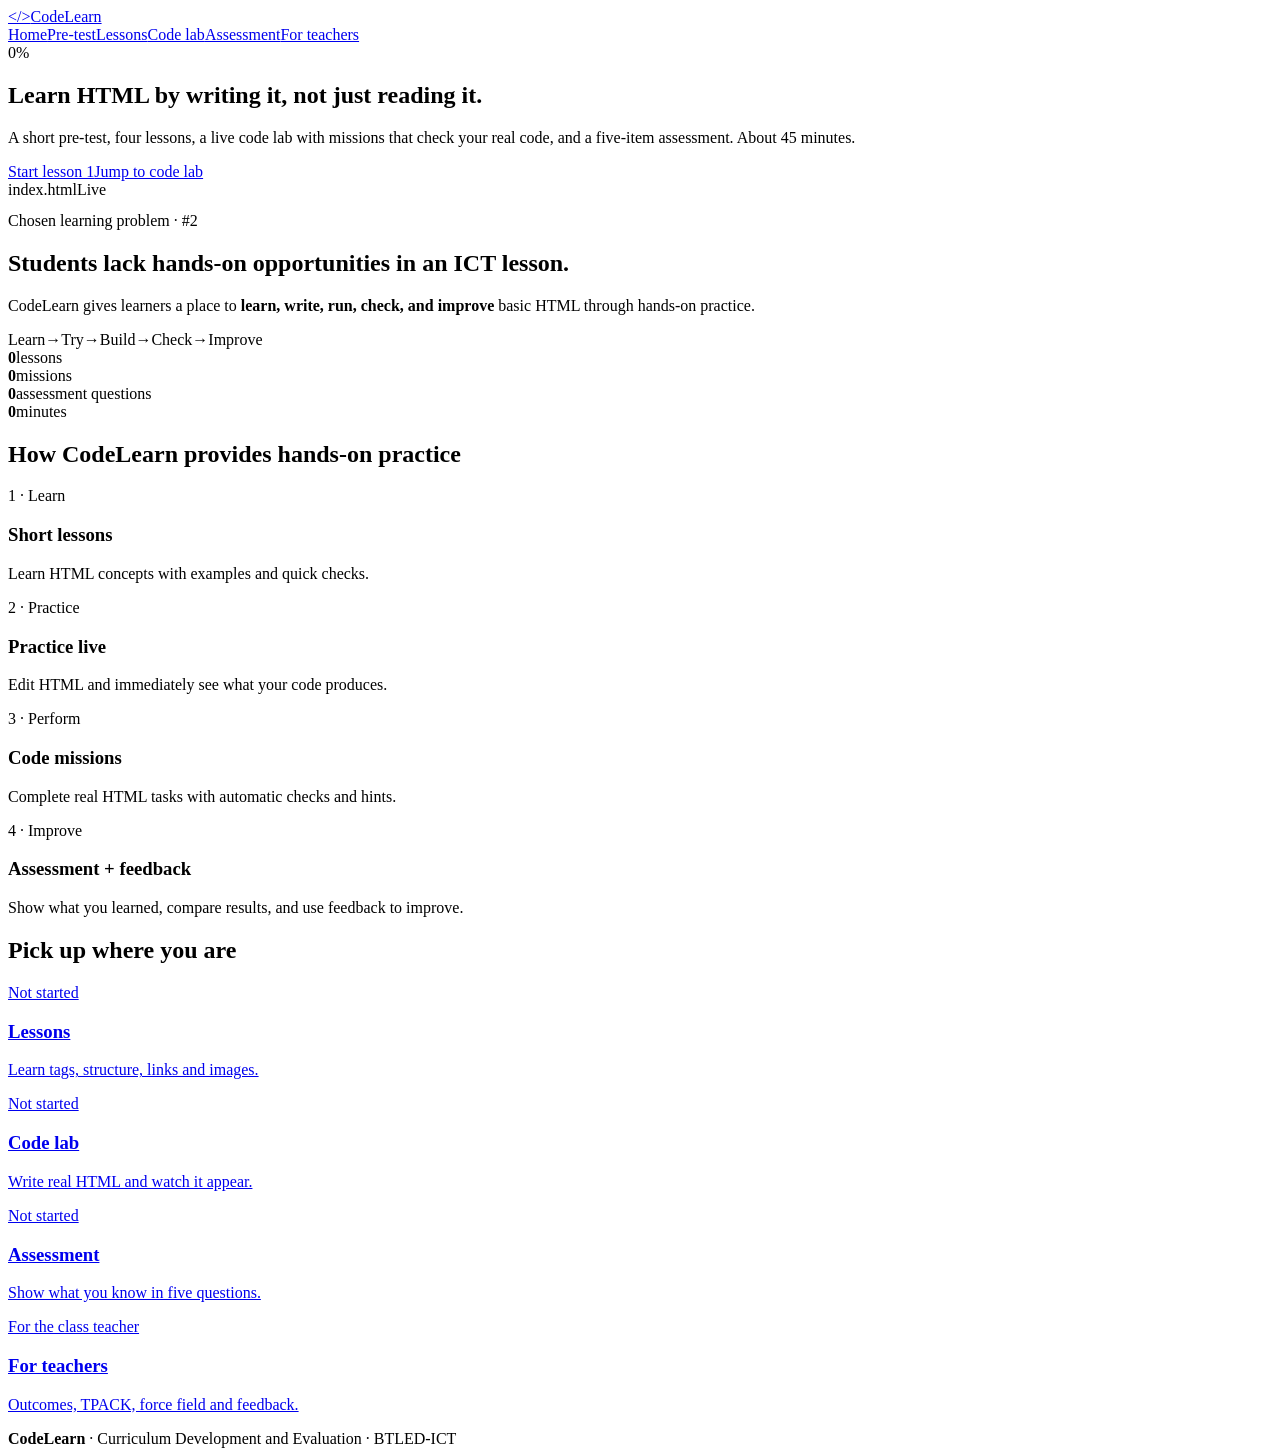
==== index.html @ 90646b26 "Add files via upload" ====
<!DOCTYPE html>
<html lang="en"><head><meta charset="UTF-8"><meta name="viewport" content="width=device-width, initial-scale=1">
<meta name="description" content="CodeLearn: a hands-on HTML mini-curriculum for BTLED-ICT learners.">
<title>Learn HTML by writing it | CodeLearn</title><link rel="stylesheet" href="css/style.css"></head>
<body><div class="blobs" aria-hidden="true"><i></i><i></i></div>
<header class="bar"><a class="brand" href="index.html"><span class="mark">&lt;/&gt;</span>CodeLearn</a>
<nav aria-label="Main"><a href="index.html" aria-current="page">Home</a><a href="pretest.html">Pre-test</a><a href="lessons.html">Lessons</a><a href="lab.html">Code lab</a><a href="assessment.html">Assessment</a><a href="teacher.html">For teachers</a></nav>
<div class="meter" title="Your progress"><span id="pText">0%</span><i><b id="pBar"></b></i></div></header>
<main><section class="hero">
<div class="heroText"><h1>Learn HTML by writing it, not just reading it.</h1>
<p>A short pre-test, four lessons, a live code lab with missions that check your real code, and a five-item assessment. About 45 minutes.</p>
<div class="row"><a class="btn primary" href="lessons.html">Start lesson 1</a><a class="btn" href="lab.html">Jump to code lab</a></div>
<p class="resume" id="resume" hidden></p></div>
<div class="demo" aria-hidden="true"><div class="paneBar"><span>index.html</span><span class="live">Live</span></div>
<pre id="typeCode"></pre><div class="mini" id="typePrev"></div></div>
</section>
<section class="sec callout" aria-labelledby="problemTitle">
<div class="calloutGrid">
<div><span class="eyebrow">Chosen learning problem · #2</span><h2 id="problemTitle">Students lack hands-on opportunities in an ICT lesson.</h2>
<p>CodeLearn gives learners a place to <b>learn, write, run, check, and improve</b> basic HTML through hands-on practice.</p></div>
<div class="flow" aria-label="CodeLearn learning cycle"><span>Learn</span><b>→</b><span>Try</span><b>→</b><span>Build</span><b>→</b><span>Check</span><b>→</b><span>Improve</span></div>
</div></section>
<section class="sec"><div class="stats">
<div><b data-count="4">0</b><span>lessons</span></div><div><b data-count="3">0</b><span>missions</span></div>
<div><b data-count="5">0</b><span>assessment questions</span></div><div><b data-count="45">0</b><span>minutes</span></div></div></section>
<section class="sec"><h2>How CodeLearn provides hands-on practice</h2><div class="paths four">
<div class="path"><span class="badge plain">1 · Learn</span><h3>Short lessons</h3><p>Learn HTML concepts with examples and quick checks.</p></div>
<div class="path"><span class="badge plain">2 · Practice</span><h3>Practice live</h3><p>Edit HTML and immediately see what your code produces.</p></div>
<div class="path"><span class="badge plain">3 · Perform</span><h3>Code missions</h3><p>Complete real HTML tasks with automatic checks and hints.</p></div>
<div class="path"><span class="badge plain">4 · Improve</span><h3>Assessment + feedback</h3><p>Show what you learned, compare results, and use feedback to improve.</p></div>
</div></section><section class="sec"><h2>Pick up where you are</h2>
<div class="paths">
<a class="path" href="lessons.html"><span class="badge" data-step="lessons">Not started</span><h3>Lessons</h3><p>Learn tags, structure, links and images.</p></a>
<a class="path" href="lab.html"><span class="badge" data-step="lab">Not started</span><h3>Code lab</h3><p>Write real HTML and watch it appear.</p></a>
<a class="path" href="assessment.html"><span class="badge" data-step="quiz">Not started</span><h3>Assessment</h3><p>Show what you know in five questions.</p></a>
<a class="path" href="teacher.html"><span class="badge plain">For the class teacher</span><h3>For teachers</h3><p>Outcomes, TPACK, force field and feedback.</p></a>
</div></section></main><footer><b>CodeLearn</b> · Curriculum Development and Evaluation · BTLED-ICT</footer>
<script src="js/script.js"></script></body></html>
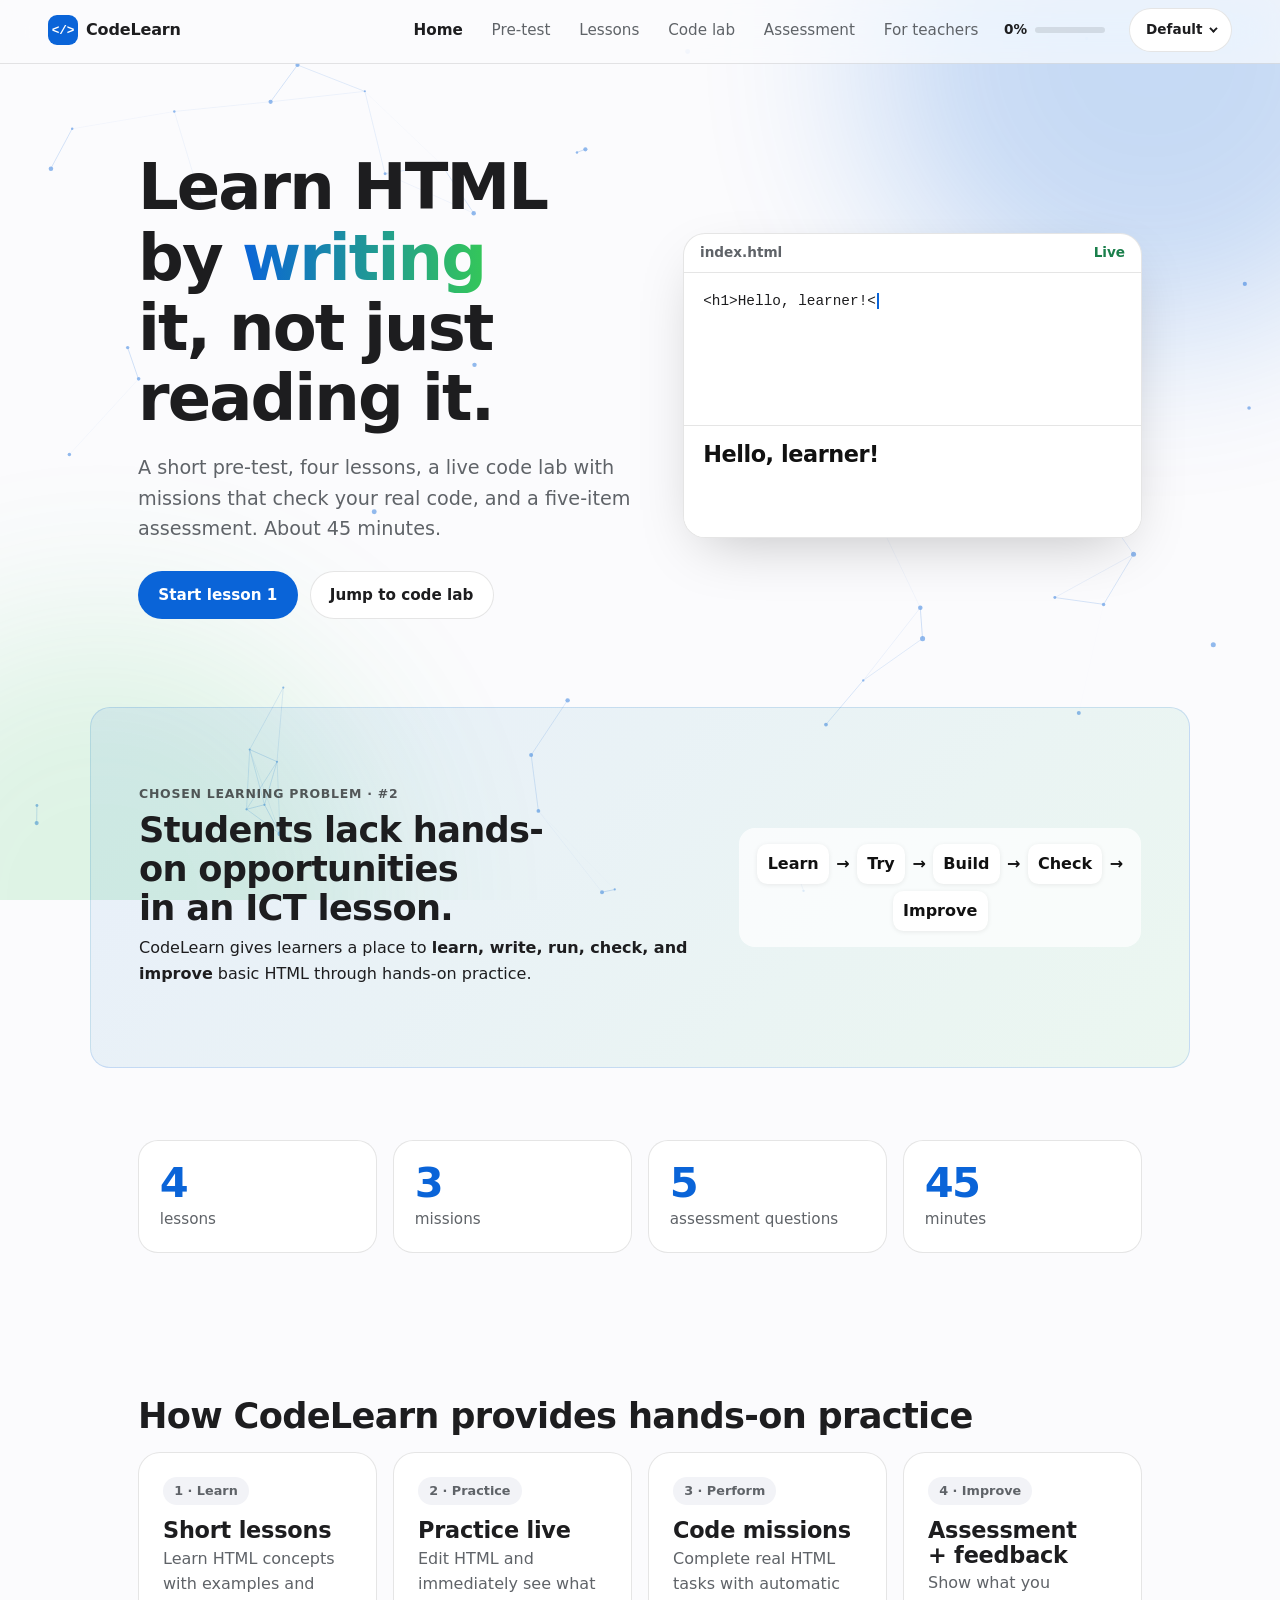
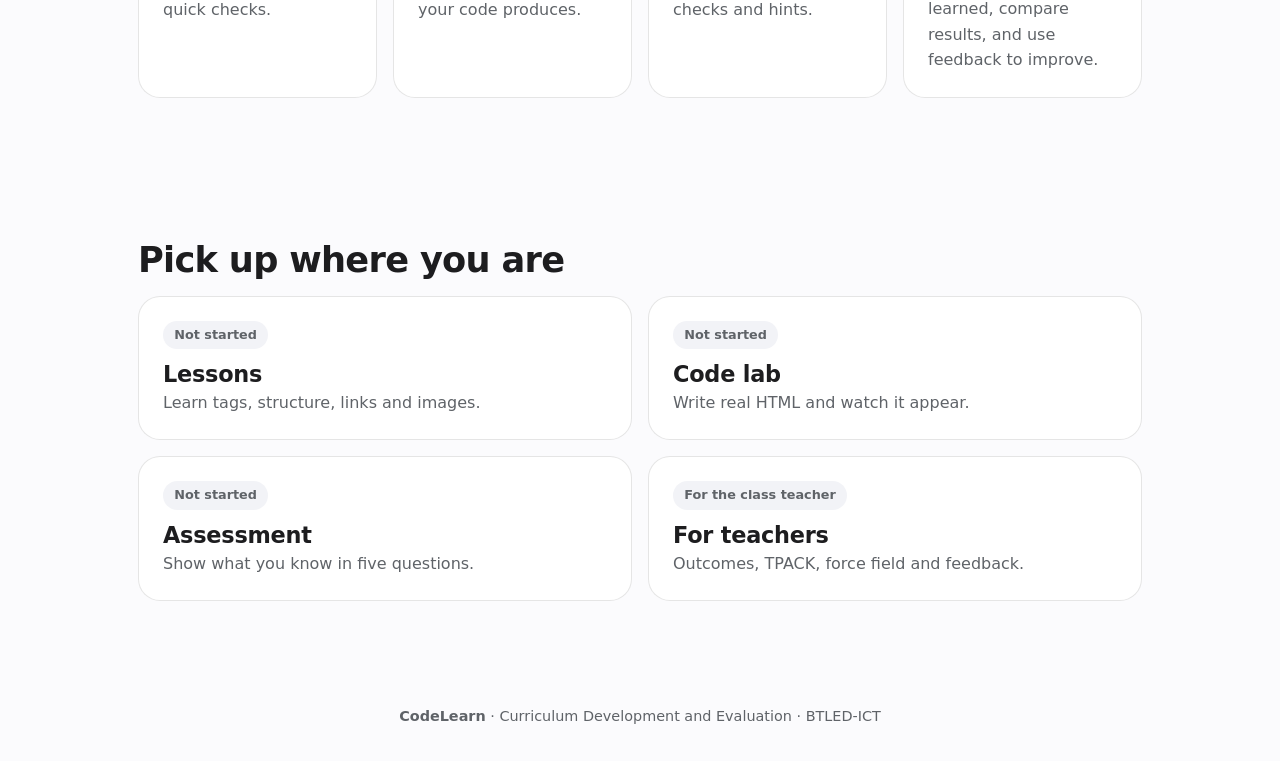
==== commit 07dbd8d7: "Add files via upload" ====
--- a/index.html
+++ b/index.html
@@ -1,7 +1,7 @@
 <!DOCTYPE html>
-<html lang="en"><head><meta charset="UTF-8"><meta name="viewport" content="width=device-width, initial-scale=1">
+<html lang="en"><head><meta charset="UTF-8"><meta name="viewport" content="width=device-width, initial-scale=1, viewport-fit=cover">
 <meta name="description" content="CodeLearn: a hands-on HTML mini-curriculum for BTLED-ICT learners.">
-<title>Learn HTML by writing it | CodeLearn</title><link rel="stylesheet" href="css/style.css"></head>
+<meta name="theme-color" content="#0a64d8"><title>Learn HTML by writing it | CodeLearn</title><link rel="stylesheet" href="css/style.css"><link rel="stylesheet" href="css/fx.css"><script src="js/fx.js"></script></head>
 <body><div class="blobs" aria-hidden="true"><i></i><i></i></div>
 <header class="bar"><a class="brand" href="index.html"><span class="mark">&lt;/&gt;</span>CodeLearn</a>
 <nav aria-label="Main"><a href="index.html" aria-current="page">Home</a><a href="pretest.html">Pre-test</a><a href="lessons.html">Lessons</a><a href="lab.html">Code lab</a><a href="assessment.html">Assessment</a><a href="teacher.html">For teachers</a></nav>
--- a/css/style.css
+++ b/css/style.css
@@ -0,0 +1,318 @@
+:root{
+  --bg:#fbfbfd;--tint:#f2f3f7;--card:#fff;--ink:#1d1d1f;--mute:#5f6368;--line:rgba(0,0,0,.1);
+  --acc:#0a64d8;--accInk:#fff;--ok:#1a7f4b;--bad:#c0392b;--glass:rgba(251,251,253,.72);
+  --ease:cubic-bezier(.2,.9,.3,1);
+}
+@media (prefers-color-scheme:dark){:root{
+  --bg:#111214;--tint:#18191c;--card:#1e1f23;--ink:#f2f2f4;--mute:#a1a4ab;--line:rgba(255,255,255,.12);
+  --acc:#4c9aff;--accInk:#08121f;--ok:#4cc38a;--bad:#ff8a7a;--glass:rgba(17,18,20,.7);}}
+*{box-sizing:border-box}
+html{scroll-behavior:smooth;scroll-padding-top:72px}
+body{margin:0;background:var(--bg);color:var(--ink);font:100%/1.6 system-ui,-apple-system,"Segoe UI",sans-serif;-webkit-font-smoothing:antialiased}
+h1,h2,h3{line-height:1.1;margin:0}
+h1{font-size:clamp(2.2rem,6vw,4rem);letter-spacing:-.03em;font-weight:700;max-width:16ch}
+h2{font-size:clamp(1.6rem,3.4vw,2.2rem);letter-spacing:-.02em;margin-bottom:.5rem}
+h3{font-size:1.4rem;letter-spacing:-.01em;margin-bottom:.75rem}
+p{margin:.5rem 0;max-width:68ch}
+a{color:var(--acc)}
+:focus-visible{outline:3px solid var(--acc);outline-offset:2px;border-radius:6px}
+.bar{position:sticky;top:0;z-index:10;display:flex;align-items:center;gap:1.25rem;padding:.7rem clamp(1rem,4vw,3rem);
+  background:var(--glass);backdrop-filter:blur(20px) saturate(180%);-webkit-backdrop-filter:blur(20px) saturate(180%);border-bottom:1px solid var(--line)}
+.brand{display:flex;gap:.5rem;align-items:center;font-weight:700;color:var(--ink);text-decoration:none;letter-spacing:-.01em}
+.mark{display:grid;place-items:center;width:30px;height:30px;border-radius:9px;background:var(--acc);color:var(--accInk);font:700 .8rem ui-monospace,monospace}
+.bar nav{display:flex;gap:1.1rem;margin-left:auto}
+.bar nav a{color:var(--mute);text-decoration:none;font-size:.95rem;font-weight:500}
+.bar nav a:hover{color:var(--ink)}
+.meter{display:flex;align-items:center;gap:.5rem;font-size:.85rem;font-weight:600;font-variant-numeric:tabular-nums}
+.meter i{width:70px;height:6px;border-radius:9px;background:var(--line);overflow:hidden}
+.meter b{display:block;height:100%;width:0;background:var(--acc);border-radius:9px;transition:width .5s var(--ease)}
+.hero{padding:clamp(3rem,9vw,7rem) clamp(1rem,4vw,3rem) clamp(2.5rem,6vw,4.5rem);max-width:1100px;margin:auto}
+.hero>p{font-size:1.2rem;color:var(--mute);margin:1.2rem 0 1.6rem}
+.row{display:flex;gap:.75rem;flex-wrap:wrap;margin-top:1rem}
+.btn{font:inherit;font-weight:600;font-size:.95rem;padding:.7rem 1.2rem;min-height:44px;border-radius:999px;border:1px solid var(--line);background:var(--card);color:var(--ink);cursor:pointer;text-decoration:none;display:inline-flex;align-items:center;
+  transition:transform .12s var(--ease),background .2s,opacity .2s}
+.btn:active{transform:scale(.96);transition-duration:.06s}
+.btn.primary{background:var(--acc);color:var(--accInk);border-color:transparent}
+.btn:disabled{opacity:.45;cursor:not-allowed}
+.link{background:none;border:0;color:var(--acc);font:inherit;font-weight:600;cursor:pointer;padding:.3rem}
+.sec{padding:clamp(2.5rem,6vw,4.5rem) clamp(1rem,4vw,3rem);max-width:1100px;margin:auto}
+.tint{max-width:none;background:var(--tint)}
+.tint>*{max-width:1100px;margin-left:auto;margin-right:auto}
+.lead{color:var(--mute);margin-bottom:1.5rem}
+.card{background:var(--card);border:1px solid var(--line);border-radius:22px;padding:clamp(1.2rem,3vw,2rem)}
+.lessons{display:grid;grid-template-columns:230px 1fr;gap:1.25rem;margin-top:1.5rem}
+.tabs{display:flex;flex-direction:column;gap:.35rem}
+.tab{font:inherit;text-align:left;padding:.75rem 1rem;min-height:44px;border-radius:14px;border:0;background:transparent;color:var(--mute);font-weight:500;cursor:pointer;display:flex;justify-content:space-between;gap:.5rem;transition:background .2s,transform .12s var(--ease)}
+.tab:active{transform:scale(.98)}
+.tab[aria-selected=true]{background:var(--card);color:var(--ink);font-weight:600;box-shadow:0 0 0 1px var(--line)}
+.tab .tick{color:var(--ok);font-weight:700}
+.eg,pre.eg{background:var(--tint);border-radius:14px;padding:1rem;font:.9rem/1.6 ui-monospace,SFMono-Regular,Menlo,monospace;white-space:pre-wrap;margin:1rem 0;overflow-x:auto}
+code{font:.9em ui-monospace,Menlo,monospace;background:var(--tint);padding:.1em .35em;border-radius:6px}
+.quick{margin-top:1.25rem;padding-top:1.25rem;border-top:1px solid var(--line)}
+.quick p{font-weight:600}
+.opts{display:flex;gap:.5rem;flex-wrap:wrap;margin-top:.5rem}
+.opt{font:inherit;padding:.6rem 1rem;min-height:44px;border-radius:12px;border:1px solid var(--line);background:var(--card);color:var(--ink);cursor:pointer;transition:transform .12s var(--ease),background .2s}
+.opt:active{transform:scale(.97)}
+.opt.right{background:color-mix(in srgb,var(--ok) 18%,var(--card));border-color:var(--ok)}
+.opt.wrong{background:color-mix(in srgb,var(--bad) 15%,var(--card));border-color:var(--bad)}
+.foot{display:flex;justify-content:space-between;align-items:center;gap:.5rem;margin-top:1.5rem;color:var(--mute);font-size:.9rem}
+.missions{display:flex;gap:.5rem;flex-wrap:wrap;margin-bottom:1rem}
+.chip{font:inherit;font-weight:600;font-size:.9rem;padding:.55rem 1rem;min-height:44px;border-radius:999px;border:1px solid var(--line);background:var(--card);color:var(--ink);cursor:pointer;transition:transform .12s var(--ease)}
+.chip:active{transform:scale(.96)}
+.chip[aria-pressed=true]{background:var(--ink);color:var(--bg)}
+.chip.done::after{content:"";display:inline-block;width:.32em;height:.62em;margin-left:.55em;border:solid var(--ok);border-width:0 2px 2px 0;transform:rotate(45deg) translateY(-2px)}
+.chip[aria-pressed=true].done::after{color:inherit}
+.lab{display:grid;grid-template-columns:1fr 1fr;gap:1rem}
+.pane{background:var(--card);border:1px solid var(--line);border-radius:18px;overflow:hidden;display:flex;flex-direction:column;min-height:340px}
+.paneBar{display:flex;justify-content:space-between;align-items:center;padding:.5rem 1rem;border-bottom:1px solid var(--line);font-size:.85rem;font-weight:600;color:var(--mute)}
+.live{color:var(--ok)}
+textarea#editor{flex:1;border:0;resize:none;padding:1rem;font:.9rem/1.6 ui-monospace,Menlo,monospace;background:var(--card);color:var(--ink);tab-size:2}
+textarea#editor:focus-visible{outline-offset:-3px}
+iframe{flex:1;border:0;background:#fff;width:100%}
+.mbar{display:flex;justify-content:space-between;align-items:center;gap:1rem;margin-top:1rem;flex-wrap:wrap}
+.mbar p{margin:0;font-weight:600}
+.fb{min-height:1.6em;font-weight:500;margin-top:.5rem}
+.fb.ok{color:var(--ok)}.fb.no{color:var(--bad)}
+fieldset{border:0;padding:0;margin:0 0 1.5rem}
+legend{font-weight:600;font-size:1.05rem;margin-bottom:.5rem;padding:0}
+fieldset label{display:flex;gap:.6rem;align-items:center;padding:.65rem .9rem;min-height:44px;border:1px solid var(--line);border-radius:12px;margin-bottom:.4rem;cursor:pointer}
+fieldset label:has(input:checked){border-color:var(--acc);background:color-mix(in srgb,var(--acc) 10%,var(--card))}
+fieldset.missing legend{color:var(--bad)}
+fieldset.right label:has(input:checked){border-color:var(--ok)}
+fieldset.wrong label:has(input:checked){border-color:var(--bad)}
+.why{font-size:.9rem;color:var(--mute);margin:.3rem 0 0}
+.result{display:none;margin-top:1rem;padding:1.25rem 1.5rem;border-radius:18px;background:var(--card);border:1px solid var(--line)}
+.result.show{display:block}
+.result strong{font-size:1.4rem;letter-spacing:-.02em}
+details{background:var(--card);border:1px solid var(--line);border-radius:18px;padding:0 1.5rem;margin-top:.75rem}
+summary{cursor:pointer;font-weight:600;padding:1rem 0;min-height:44px;font-size:1.05rem}
+details[open] summary{border-bottom:1px solid var(--line);margin-bottom:.75rem}
+details>*:last-child{margin-bottom:1.25rem}
+.scroll{overflow-x:auto}
+table{border-collapse:collapse;width:100%;font-size:.92rem;min-width:560px}
+th,td{text-align:left;vertical-align:top;padding:.7rem .8rem;border-bottom:1px solid var(--line)}
+th{color:var(--mute);font-weight:600}
+td[contenteditable]:focus{outline:2px solid var(--acc);outline-offset:-2px}
+.fbform{display:grid;grid-template-columns:repeat(3,1fr);gap:.75rem;align-items:end}
+.fbform label{display:flex;flex-direction:column;gap:.3rem;font-size:.9rem;font-weight:500}
+.fbform .wide{grid-column:1/-1}
+select,.fbform textarea{font:inherit;padding:.6rem;border-radius:10px;border:1px solid var(--line);background:var(--card);color:var(--ink)}
+footer{padding:2rem clamp(1rem,4vw,3rem);color:var(--mute);font-size:.9rem;text-align:center}
+@media(max-width:800px){
+  .bar nav{display:none}.bar .meter{margin-left:auto}
+  .lessons,.lab,.fbform{grid-template-columns:1fr}
+  .tabs{flex-direction:row;overflow-x:auto}.tab{white-space:nowrap}
+}
+@media(prefers-reduced-motion:reduce){html{scroll-behavior:auto}*{transition-duration:.01ms!important}}
+@media(prefers-reduced-transparency:reduce){.bar{background:var(--bg);backdrop-filter:none;-webkit-backdrop-filter:none}}
+@media(prefers-contrast:more){:root{--line:currentColor}}
+
+/* life */
+@view-transition{navigation:auto}
+.blobs{position:fixed;inset:0;z-index:-1;overflow:hidden;pointer-events:none}
+.blobs i{position:absolute;width:44vmax;height:44vmax;border-radius:50%;filter:blur(90px);opacity:.22;animation:drift 22s ease-in-out infinite alternate}
+.blobs i:first-child{background:var(--acc);top:-18vmax;right:-12vmax}
+.blobs i:last-child{background:#34c759;bottom:-22vmax;left:-14vmax;animation-duration:28s;opacity:.14}
+@keyframes drift{to{transform:translate(-6vmax,5vmax) scale(1.12)}}
+.bar nav a[aria-current=page]{color:var(--ink);font-weight:600}
+.pagehead{max-width:1100px;margin:auto;padding:clamp(2.5rem,6vw,4.5rem) clamp(1rem,4vw,3rem) 0}
+.pagehead h1{font-size:clamp(2rem,5vw,3.2rem)}
+.pagehead p{color:var(--mute);font-size:1.1rem}
+.hero{display:grid;grid-template-columns:1.1fr 1fr;gap:2.5rem;align-items:center;max-width:1100px;margin:auto;padding:clamp(2.5rem,7vw,5.5rem) clamp(1rem,4vw,3rem)}
+.hero .heroText>p{font-size:1.2rem;color:var(--mute);margin:1.2rem 0 1.6rem}
+.demo{background:var(--card);border:1px solid var(--line);border-radius:22px;overflow:hidden;box-shadow:0 20px 60px -20px rgba(0,0,0,.25);animation:rise .8s var(--ease) both .15s}
+.demo pre{margin:0;padding:1rem 1.2rem;min-height:9.5rem;font:.9rem/1.7 ui-monospace,Menlo,monospace;white-space:pre-wrap;color:var(--ink)}
+.demo pre::after{content:"";display:inline-block;width:2px;height:1.1em;background:var(--acc);vertical-align:text-bottom;margin-left:1px;animation:blink 1s steps(1) infinite}
+.mini{border-top:1px solid var(--line);padding:1rem 1.2rem;background:#fff;color:#111;min-height:7rem;font-family:system-ui,sans-serif}
+.mini h1{font-size:1.4rem;margin:0 0 .3rem;letter-spacing:-.02em;max-width:none;color:#111}.mini p{margin:.2rem 0;font-size:.95rem;color:#333}
+.mini button{margin-top:.4rem;padding:.4rem .9rem;border-radius:999px;border:0;background:#0a64d8;color:#fff;font:inherit;font-weight:600}
+@keyframes blink{50%{opacity:0}}
+@keyframes rise{from{opacity:0;transform:translateY(24px) scale(.98)}}
+.stats{display:grid;grid-template-columns:repeat(4,1fr);gap:1rem}
+.stats div{background:var(--card);border:1px solid var(--line);border-radius:20px;padding:1.3rem;display:flex;flex-direction:column;gap:.2rem}
+.stats b{font-size:2.6rem;letter-spacing:-.04em;line-height:1;font-variant-numeric:tabular-nums;color:var(--acc)}
+.stats span{color:var(--mute);font-size:.95rem}
+.paths{display:grid;grid-template-columns:repeat(2,1fr);gap:1rem;margin-top:1rem}
+.path{display:block;text-decoration:none;color:var(--ink);background:var(--card);border:1px solid var(--line);border-radius:22px;padding:1.5rem;transition:transform .35s var(--ease),box-shadow .35s var(--ease)}
+.path:hover{transform:translateY(-4px);box-shadow:0 18px 40px -18px rgba(0,0,0,.3)}
+.path:active{transform:scale(.98);transition-duration:.08s}
+.path h3{margin:.8rem 0 .2rem}.path p{color:var(--mute);margin:0}
+.badge{display:inline-block;font-size:.8rem;font-weight:600;padding:.25rem .7rem;border-radius:999px;background:var(--tint);color:var(--mute)}
+.badge.go{background:color-mix(in srgb,var(--acc) 15%,var(--card));color:var(--acc)}
+.badge.fin{background:color-mix(in srgb,var(--ok) 18%,var(--card));color:var(--ok)}
+.resume{color:var(--acc)!important;font-weight:600;font-size:1rem!important}
+.card.swap{animation:swap .4s var(--ease)}
+@keyframes swap{from{opacity:0;transform:translateX(18px)}}
+.tick{animation:pop .5s var(--ease)}
+@keyframes pop{from{transform:scale(0)}60%{transform:scale(1.4)}}
+.opt.wrong,.fb.no,fieldset.missing{animation:shake .35s}
+@keyframes shake{25%{transform:translateX(-5px)}75%{transform:translateX(5px)}}
+.opt.right,.fb.ok{animation:pop2 .4s var(--ease)}
+@keyframes pop2{from{transform:scale(.94)}}
+.result.show{animation:rise .5s var(--ease)}
+.pc{position:fixed;top:0;left:0;width:10px;height:14px;border-radius:3px;z-index:99;pointer-events:none}
+.sec{animation:rise .6s var(--ease) both}
+.toast{position:fixed;left:50%;bottom:24px;transform:translateX(-50%);background:var(--ink);color:var(--bg);padding:.75rem 1.2rem;border-radius:999px;font-weight:600;z-index:99;animation:toast 2.6s var(--ease) forwards}
+@keyframes toast{0%{opacity:0;transform:translate(-50%,20px)}12%,85%{opacity:1;transform:translate(-50%,0)}100%{opacity:0;transform:translate(-50%,10px)}}
+@media(max-width:800px){.hero,.stats,.paths{grid-template-columns:1fr 1fr}.hero{grid-template-columns:1fr}.paths{grid-template-columns:1fr}.bar nav{display:flex;overflow-x:auto;gap:.8rem;margin-left:0;flex:1;min-width:0}.bar nav a{white-space:nowrap}.meter i{display:none}.brand{font-size:0}.brand .mark{font-size:.8rem}}
+@media(prefers-reduced-motion:reduce){.blobs i,.demo pre::after,.sec,.demo,.card.swap,.result.show{animation:none!important}}
+
+.pair{background:var(--tint);border-left:4px solid var(--acc);border-radius:12px;padding:.8rem 1rem;margin:1rem 0}
+.pair p{margin:.3rem 0 0}
+.tryit{margin-top:1.25rem;padding-top:1.25rem;border-top:1px solid var(--line)}
+.tryTask{margin:0 0 .6rem}.tryNote{color:var(--mute);font-size:.9rem}
+.tryBox{display:grid;grid-template-columns:1fr 1fr;gap:.75rem}
+.tryBox textarea,.tryBox iframe{width:100%;min-height:9rem;border:1px solid var(--line);border-radius:12px;background:var(--card);color:var(--ink)}
+.tryBox textarea{font:.88rem/1.5 ui-monospace,SFMono-Regular,Menlo,monospace;padding:.7rem;resize:vertical}
+.tryBox iframe{background:#fff}
+@media(max-width:640px){.tryBox{grid-template-columns:1fr}}
+
+/* Problem #7 alignment and interactive learning path */
+.callout{background:linear-gradient(135deg,rgba(10,100,216,.08),rgba(52,199,89,.08));border:1px solid rgba(10,100,216,.16);border-radius:1.25rem;}
+.calloutGrid{display:grid;grid-template-columns:minmax(0,1.3fr) minmax(260px,.9fr);gap:1.25rem;align-items:center;}
+.eyebrow{display:inline-block;font-size:.78rem;font-weight:800;letter-spacing:.06em;text-transform:uppercase;opacity:.72;margin-bottom:.45rem;}
+.flow{display:flex;flex-wrap:wrap;align-items:center;justify-content:center;gap:.45rem;padding:1rem;border-radius:1rem;background:rgba(255,255,255,.72);font-weight:800;}
+.flow span{padding:.45rem .65rem;border-radius:.65rem;background:#fff;box-shadow:0 1px 5px rgba(0,0,0,.08);}
+.paths.four{grid-template-columns:repeat(4,minmax(0,1fr));}
+@media(max-width:800px){.calloutGrid{grid-template-columns:1fr}.paths.four{grid-template-columns:1fr 1fr}}
+@media(max-width:520px){.paths.four{grid-template-columns:1fr}.flow{justify-content:flex-start}}
+
+/* CodeLearn RPG quest system */
+.rpg-panel{background:linear-gradient(145deg,#101827,#18253b);color:#f7f9fc;border:1px solid rgba(255,255,255,.12);border-radius:24px;padding:1.25rem;box-shadow:0 24px 60px -28px rgba(0,0,0,.55);overflow:hidden}
+.rpg-top{display:flex;justify-content:space-between;align-items:center;gap:1.5rem;margin-bottom:1rem}
+.rpg-top h2{margin:.1rem 0 .25rem;font-size:clamp(1.4rem,3vw,2rem);letter-spacing:-.03em}.rpg-top p{margin:0;color:#b9c5d6}.rpg-panel .eyebrow{color:#8fb8ff}
+.xp-box{min-width:180px;display:grid;gap:.25rem;text-align:right}.xp-box strong{font-size:1.4rem}.xp-box span{font-size:.78rem;color:#aebbd0}.xp-box i{display:block;height:8px;background:#2a3850;border-radius:99px;overflow:hidden}.xp-box i b{display:block;width:0;height:100%;background:linear-gradient(90deg,#5ca7ff,#8f7cff);border-radius:inherit;transition:width .7s ease}
+/* ===== Code Quest battle scene (SVG hero + 4 unique monsters) ===== */
+.battle-scene{--s1:#14261f;--s2:#24493a;--hill1:#1c3a2e;--hill2:#14291f;--ground:#0f1f19;--lunge:130px;
+  position:relative;min-height:330px;border-radius:20px;overflow:hidden;display:grid;grid-template-columns:1fr 1fr 1fr;align-items:end;padding:3.2rem 2rem .6rem;border:1px solid rgba(255,255,255,.1)}
+.battle-scene[data-m="1"]{--s1:#1b1840;--s2:#3d3b82;--hill1:#2a2862;--hill2:#1d1b48;--ground:#141232}
+.battle-scene[data-m="2"]{--s1:#2b1b3d;--s2:#c2623a;--hill1:#4a2a42;--hill2:#33203a;--ground:#241528}
+.battle-scene[data-m="3"]{--s1:#0c0a1c;--s2:#3a1458;--hill1:#231040;--hill2:#170a2c;--ground:#0e0720}
+.scene-bg{position:absolute;inset:0;width:100%;height:100%;z-index:0}
+.stars circle{animation:twinkle 3s ease-in-out infinite}.stars circle:nth-child(3n){animation-delay:-1s}.stars circle:nth-child(3n+1){animation-delay:-2s;animation-duration:4s}
+.fireflies circle{animation:firefly 5s ease-in-out infinite}.fireflies circle:nth-child(2){animation-delay:-1.5s}.fireflies circle:nth-child(3){animation-delay:-3s}.fireflies circle:nth-child(4){animation-delay:-.8s}.fireflies circle:nth-child(5){animation-delay:-2.4s}.fireflies circle:nth-child(6){animation-delay:-4s}
+@keyframes twinkle{50%{opacity:.25}}@keyframes firefly{0%,100%{opacity:0;transform:translate(0,0)}30%{opacity:1}60%{opacity:.9;transform:translate(14px,-18px)}}
+.battle-middle{align-self:center;text-align:center;z-index:3;position:relative}.battle-label{display:inline-block;padding:.3rem .65rem;border-radius:999px;background:rgba(255,255,255,.12);font-size:.72rem;font-weight:800;letter-spacing:.08em}.vs{font-size:2.2rem;font-weight:900;margin:.3rem 0;text-shadow:0 4px 20px rgba(0,0,0,.45);animation:vsPulse 1.6s ease-in-out infinite}.battle-middle span:last-child{display:block;color:#cdd7e6;font-size:.78rem}.battle-attack{margin:.65rem auto 0;background:#fff;color:#172033;border-color:rgba(255,255,255,.25);box-shadow:0 8px 20px rgba(0,0,0,.2);font-size:.82rem;padding:.55rem .9rem}.battle-attack:hover{transform:translateY(-1px)}.battle-float{position:fixed;right:18px;bottom:18px;z-index:20;border:0;border-radius:999px;padding:.75rem 1.1rem;min-height:48px;background:#0a64d8;color:#fff;font:600 .95rem system-ui,sans-serif;box-shadow:0 10px 28px rgba(0,0,0,.22);cursor:pointer}.battle-float:active{transform:scale(.96)}
+@keyframes vsPulse{50%{transform:scale(1.12)}}
+.char{position:relative;z-index:2;display:grid;justify-items:center;align-self:end}
+.char svg{overflow:visible;width:160px;height:190px;display:block}
+.shadow{transform-origin:center;transform-box:fill-box}
+.nameplate{display:flex;flex-direction:column;align-items:center;gap:.28rem;margin-bottom:.35rem;padding:.3rem .7rem;border-radius:10px;background:rgba(10,15,28,.7);border:1px solid rgba(255,255,255,.14);backdrop-filter:blur(4px);font-size:.75rem;color:#fff;white-space:nowrap}
+.hp{display:block;width:96px;height:7px;border-radius:9px;background:#3a2a2a;overflow:hidden;box-shadow:0 0 0 1px rgba(255,255,255,.08)}.hp i{display:block;height:100%;width:100%;background:linear-gradient(90deg,#ff5a5a,#ffa24d);border-radius:inherit;transition:width .7s ease .1s}.hp i::after{content:"";display:block;height:100%;background:rgba(255,255,255,.22);animation:hpShine 1.2s linear infinite}@keyframes hpShine{from{transform:translateX(-120%)}to{transform:translateX(220%)}}
+.hero-plate{background:rgba(20,40,90,.7)}
+
+/* speech bubble */
+.taunt{position:absolute;bottom:100%;left:50%;z-index:8;width:max-content;max-width:190px;margin-bottom:.2rem;padding:.4rem .7rem;border-radius:12px;background:#fff;color:#172033;font-size:.78rem;font-weight:700;text-align:center;line-height:1.25;opacity:0;pointer-events:none;transform:translate(-50%,8px) scale(.8);transition:opacity .2s,transform .2s}
+.taunt:after{content:"";position:absolute;left:50%;top:100%;margin-left:-6px;border:6px solid transparent;border-top-color:#fff}
+.taunt.show{opacity:1;transform:translate(-50%,0) scale(1)}
+
+/* hero idle */
+.h-bob{animation:hBob 2.2s ease-in-out infinite;transform-origin:80px 176px}
+.h-cape{transform-origin:70px 78px;animation:hCape 2s ease-in-out infinite}
+.h-plume{transform-origin:82px 26px;animation:hPlume 1.8s ease-in-out infinite}
+.h-blink{transform-origin:82px 54px;animation:blink 4.2s infinite}
+.h-arm{transform-origin:100px 84px;animation:hArm 2.2s ease-in-out infinite}
+.glint{transform-origin:121.5px 47px;animation:glint 3.4s ease-in-out infinite;opacity:0}
+.aura{animation:aura 2s ease-in-out infinite;transform-origin:80px 100px}
+.hero-svg .lv2,.hero-svg .lv3,.hero-svg .lv4{display:none}
+.battle-scene:is([data-lv="2"],[data-lv="3"],[data-lv="4"]) .hero-svg .lv2{display:initial}
+.battle-scene:is([data-lv="3"],[data-lv="4"]) .hero-svg .lv3{display:initial}
+.battle-scene[data-lv="4"] .hero-svg .lv4{display:initial}
+@keyframes hBob{50%{transform:translateY(-3px) scaleY(1.012)}}@keyframes hCape{50%{transform:rotate(-5deg) skewY(-2deg)}}@keyframes hPlume{50%{transform:rotate(-7deg)}}
+@keyframes hArm{50%{transform:rotate(-6deg)}}@keyframes blink{0%,92%,100%{transform:scaleY(1)}95%{transform:scaleY(.1)}}
+@keyframes glint{0%,70%,100%{opacity:0;transform:scale(.3)}80%{opacity:1;transform:scale(1.1) rotate(20deg)}90%{opacity:0}}
+@keyframes aura{50%{opacity:.55;transform:scale(1.07)}}
+
+/* monsters: only the current one shows */
+.mon-fx{position:relative;width:160px;height:190px}
+.char svg.mon{display:none;position:absolute;inset:0;animation:monEnter .6s ease both}
+.battle-scene[data-m="0"] .m0,.battle-scene[data-m="1"] .m1,.battle-scene[data-m="2"] .m2,.battle-scene[data-m="3"] .m3{display:block}
+@keyframes monEnter{from{opacity:0;transform:translateX(40px)}}
+
+/* 0 · Title Goblin: hops, wiggles ears, wobbles its scrambled sign */
+.g-hop{transform-origin:80px 178px;animation:gHop 1.1s ease-in-out infinite}
+.g-ear{transform-box:fill-box;animation:gEar .9s ease-in-out infinite}.g-ear.l{transform-origin:100% 60%}.g-ear.r{transform-origin:0 60%;animation-delay:-.45s}
+.g-club{transform-origin:112px 124px;animation:gClub 1.1s ease-in-out infinite}
+.g-sign{transform-origin:40px 128px;animation:gSign 1.1s ease-in-out infinite}
+.g-pupils{animation:gLook 2.4s ease-in-out infinite}.g-head{transform-origin:80px 90px;animation:gHead 1.1s ease-in-out infinite}
+@keyframes gHop{0%,100%{transform:translateY(0) scale(1.05,.93)}35%,60%{transform:translateY(-16px) scale(.96,1.05)}}
+@keyframes gEar{50%{transform:rotate(-10deg)}}@keyframes gClub{50%{transform:rotate(14deg)}}@keyframes gSign{50%{transform:rotate(-8deg)}}
+@keyframes gLook{0%,100%{transform:translateX(-2px)}50%{transform:translateX(2px)}}@keyframes gHead{50%{transform:rotate(3deg)}}
+
+/* 1 · Link Phantom: floats, flickers, wobbles, chain rings orbit */
+.p-float{animation:pFloat 3.2s ease-in-out infinite,pFlicker 2.6s ease-in-out infinite}
+.p-body{transform-origin:80px 150px;animation:pWobble 2.4s ease-in-out infinite}
+.p-orbit{transform-origin:80px 98px;animation:spin 7s linear infinite}
+.p-mouth{transform-origin:80px 120px;animation:pMouth 1.8s ease-in-out infinite}
+.p-chain{transform-origin:80px 136px;animation:pChain 2s ease-in-out infinite}
+.p-shadow{animation:pShadow 3.2s ease-in-out infinite}
+@keyframes pFloat{50%{transform:translateY(-16px)}}@keyframes pFlicker{0%,100%{opacity:1}45%{opacity:.78}50%{opacity:.95}}
+@keyframes pWobble{0%,100%{transform:skewX(-4deg)}50%{transform:skewX(4deg)}}@keyframes spin{to{transform:rotate(360deg)}}
+@keyframes pMouth{50%{transform:scaleY(.55) scaleX(1.2)}}@keyframes pChain{50%{transform:rotate(5deg)}}@keyframes pShadow{50%{transform:scale(.7);opacity:.2}}
+
+/* 2 · Media Beast: heavy breathing, swinging fists, roaming eye */
+.b-breath{transform-origin:80px 178px;animation:bBreath 1.8s ease-in-out infinite}
+.b-arm.l{transform-origin:44px 98px;animation:bArmL 1.8s ease-in-out infinite}.b-arm.r{transform-origin:116px 98px;animation:bArmR 1.8s ease-in-out infinite}
+.b-head{transform-origin:80px 90px;animation:bHead 1.8s ease-in-out infinite}
+.b-iris{animation:bLook 4s ease-in-out infinite}
+.b-blink{transform-origin:80px 62px;animation:bBlink 4.6s infinite}
+@keyframes bBreath{0%,100%{transform:scale(1.02,.97)}50%{transform:scale(.98,1.03)}}
+@keyframes bArmL{50%{transform:rotate(12deg)}}@keyframes bArmR{50%{transform:rotate(-12deg)}}@keyframes bHead{50%{transform:translateY(-2px) rotate(-2deg)}}
+@keyframes bLook{0%,15%{transform:translateX(-6px)}40%,60%{transform:translateX(6px)}85%,100%{transform:translateX(-6px)}}
+@keyframes bBlink{0%,90%,100%{transform:scaleY(0)}94%{transform:scaleY(1)}}
+
+/* 3 · Web Guardian: skittering legs, pulsing web glyph, glowing crown */
+.s-bob{animation:sBob 1.3s ease-in-out infinite;transform-origin:84px 176px}
+.s-leg{animation:sLeg .7s ease-in-out infinite alternate}
+.s-glow{animation:sGlow 1.8s ease-in-out infinite}.s-crown{animation:sCrown 2s ease-in-out infinite}
+.s-web{animation:sWeb 3s ease-in-out infinite;transform-origin:124px 34px}
+@keyframes sBob{50%{transform:translateY(-5px)}}@keyframes sLeg{from{transform:rotate(-7deg)}to{transform:rotate(7deg)}}
+@keyframes sGlow{50%{opacity:.35}}@keyframes sCrown{50%{filter:drop-shadow(0 0 6px #ffd86b)}}@keyframes sWeb{50%{transform:rotate(6deg)}}
+
+/* attack effects */
+.hero-fx{position:relative}
+.slash,.spark,.hit-text{position:absolute;pointer-events:none;opacity:0;z-index:7}
+.mon-fx svg.slash{left:-34px;top:50px;width:70px;height:110px}.mon-fx svg.spark{left:-8px;top:84px;width:56px;height:56px}
+.hit-text{left:-8px;top:44px;font-weight:900;font-size:1.3rem;color:#ffe27a;text-shadow:0 2px 0 #7a3512,0 0 12px rgba(255,200,60,.8);letter-spacing:.04em}
+.attack .hero-fx{animation:heroLunge .95s ease}
+.attack .h-arm{animation:armSwing .95s ease}
+.attack .mon-fx{animation:monHit .6s ease .5s}
+.attack .slash{animation:slashFx .45s ease-out .5s both}.attack .spark{animation:sparkFx .45s ease-out .52s both}.attack .hit-text{animation:hitText .9s ease-out .55s both}
+.hurt .mon-fx{animation:monLunge .75s ease}
+.hurt .hero-fx{animation:heroRecoil .6s ease .3s}
+@keyframes heroLunge{0%{transform:translateX(0)}22%{transform:translateX(-12px)}50%,68%{transform:translateX(var(--lunge))}100%{transform:translateX(0)}}
+@keyframes armSwing{0%{transform:rotate(0)}22%{transform:rotate(-38deg)}50%{transform:rotate(98deg)}70%{transform:rotate(80deg)}100%{transform:rotate(0)}}
+@keyframes monHit{0%,100%{transform:translateX(0);filter:none}15%{transform:translateX(-16px);filter:brightness(2.4)}40%{transform:translateX(9px)}70%{transform:translateX(-5px)}}
+@keyframes slashFx{0%{opacity:0;transform:scale(.4) rotate(-25deg)}35%{opacity:1}100%{opacity:0;transform:scale(1.15) rotate(8deg)}}
+@keyframes sparkFx{0%{opacity:0;transform:scale(.2)}40%{opacity:1;transform:scale(1.2) rotate(20deg)}100%{opacity:0;transform:scale(1.5) rotate(45deg)}}
+@keyframes hitText{0%{opacity:0;transform:translateY(8px) scale(.6)}25%{opacity:1;transform:translateY(-6px) scale(1.15)}100%{opacity:0;transform:translateY(-42px) scale(1)}}
+@keyframes monLunge{0%,100%{transform:translateX(0) scale(1)}40%{transform:translateX(-70px) scale(1.07)}}
+@keyframes heroRecoil{0%,100%{transform:none;filter:none}30%{transform:translateX(-14px) rotate(-4deg);filter:drop-shadow(0 0 10px #ff4d4d) brightness(1.4)}}
+
+/* victory + each monster is defeated its own way */
+.quest-done .mon *{animation-play-state:paused}
+.quest-done:not(.settled) .hero-svg{animation:heroVictory 1.2s ease 1.1s}
+.quest-done .vs{color:#8be28d;animation:none}
+.quest-done[data-m="0"] .m0{animation:dGoblin 1.1s ease .7s both}
+.quest-done[data-m="1"] .m1{animation:dPhantom 1.4s ease .7s both}
+.quest-done[data-m="2"] .m2{transform-origin:50% 95%;animation:dBeast 1.1s ease .7s both}
+.quest-done[data-m="3"] .m3{transform-origin:50% 95%;animation:dGuardian 1.3s ease .7s both}
+.quest-done.settled .mon{animation-duration:.01s!important;animation-delay:0s!important}
+.quest-done.settled .hero-svg{animation:none}
+@keyframes heroVictory{0%,100%{transform:translateY(0)}30%{transform:translateY(-26px) rotate(-5deg)}55%{transform:translateY(0)}75%{transform:translateY(-14px)}}
+@keyframes dGoblin{0%{transform:none}35%{transform:translateY(-36px) rotate(200deg)}100%{transform:translateY(34px) rotate(90deg) scale(.88);opacity:.45;filter:grayscale(1)}}
+@keyframes dPhantom{0%{transform:none;opacity:1}40%{transform:translateY(-14px) scale(1.1,1.2);opacity:.9}100%{transform:translateY(-34px) scale(.8,1.5);opacity:.14;filter:grayscale(1) blur(1px)}}
+@keyframes dBeast{0%{transform:none}30%{transform:rotate(7deg)}100%{transform:translate(22px,10px) rotate(-90deg);opacity:.5;filter:grayscale(1)}}
+@keyframes dGuardian{0%{transform:none}25%{transform:translateY(-8px)}100%{transform:translateY(22px) scale(1.04,.55);opacity:.5;filter:grayscale(1)}}
+
+@media(max-width:800px){.battle-scene{grid-template-columns:1fr 1fr;--lunge:60px;padding-inline:1rem}.battle-middle{grid-column:1/-1;grid-row:1;align-self:start;margin-bottom:.4rem}.hero-char,.monster-char{grid-row:2}}
+@media(max-width:520px){.battle-scene{min-height:285px;padding:3.1rem .2rem .35rem;--lunge:34px}.char svg,.mon-fx{width:120px;height:143px}.hero-fx{width:120px}.nameplate{font-size:.66rem}.hp{width:72px}.taunt{max-width:140px;font-size:.7rem}.rpg-panel{padding:.8rem}.mon-fx svg.slash{left:-24px;top:36px;width:52px;height:82px}.mon-fx svg.spark{left:-6px;top:62px;width:42px;height:42px}.hit-text{top:30px;font-size:1rem}.battle-middle .vs{font-size:1.7rem;margin:.1rem 0}.battle-attack{min-height:40px;padding:.45rem .75rem;font-size:.78rem}.battle-float{right:12px;bottom:12px;min-height:46px;padding:.65rem .95rem}.mbar{padding:.65rem .75rem;border-radius:14px;background:var(--card);box-shadow:0 8px 28px rgba(0,0,0,.12)}}
+@media(prefers-reduced-motion:reduce){.battle-scene *{animation:none!important}.mon{animation:none!important}.hp i{transition:none}}
+
+.quest-title{display:flex;justify-content:space-between;align-items:end;gap:1rem;margin:2rem 0 .75rem}.quest-title h2{margin:0}.quest-count{font-size:.85rem;font-weight:800;color:var(--mute);padding:.45rem .7rem;border:1px solid var(--line);border-radius:999px}
+.quest-chip{display:flex!important;align-items:center;gap:.75rem;text-align:left;min-height:70px!important;flex:1}.quest-chip .quest-icon{width:34px;height:34px;display:grid;place-items:center;flex:none;border-radius:10px;background:var(--tint);font-weight:900}.quest-chip span:last-child{display:grid;gap:.15rem}.quest-chip small{font-size:.75rem;color:var(--mute);font-weight:500}.quest-chip.done .quest-icon{background:color-mix(in srgb,var(--ok) 15%,var(--card));color:var(--ok)}.quest-chip.locked{opacity:.5;cursor:not-allowed}.quest-chip.locked:hover{transform:none;box-shadow:none}.quest-chip[aria-pressed=true]{outline:2px solid var(--acc);outline-offset:2px}
+.missions{display:grid;grid-template-columns:repeat(2,1fr);gap:.75rem}.quest-chip:nth-child(3){grid-column:1}.quest-chip:nth-child(4){grid-column:2}
+@media(max-width:800px){.rpg-top{align-items:flex-start;flex-direction:column}.xp-box{width:100%;text-align:left}.missions{grid-template-columns:1fr}.quest-chip:nth-child(3),.quest-chip:nth-child(4){grid-column:auto}}
+
+@media(max-width:900px){.lab{grid-template-columns:1fr}.pane{min-height:300px}.pane:first-child{min-height:280px}.pane:last-child{min-height:260px}}
+@media(max-width:640px){.bar{gap:.55rem;padding:.55rem .7rem}.bar nav{gap:.65rem}.bar nav a{font-size:.82rem}.meter{font-size:.72rem}.battle-float{display:block}.pagehead p{font-size:1rem}.mbar{align-items:stretch}.mbar p{width:100%}.mbar .btn{width:100%;justify-content:center}.pane{min-height:250px}.pane:first-child{min-height:260px}.pane:last-child{min-height:230px}textarea#editor{font-size:.82rem;line-height:1.5}}
--- a/css/fx.css
+++ b/css/fx.css
@@ -0,0 +1,187 @@
+/* ===== CodeLearn FX layer: themes + motion. Additive; delete this file and fx.js to revert. ===== */
+
+/* Fix: flow chips were unreadable on dark themes (white chips, light text) */
+.flow{color:#111}.flow span{color:#111}
+
+/* ---------- Style switcher ---------- */
+.fx-style{position:relative;margin-left:.25rem}
+.fx-style>button{font:inherit;font-weight:600;font-size:.85rem;min-height:36px;padding:.3rem .8rem;border-radius:999px;border:1px solid var(--line);background:var(--card);color:var(--ink);cursor:pointer;display:inline-flex;gap:.4rem;align-items:center;white-space:nowrap}
+.fx-pop{position:absolute;right:0;top:calc(100% + 10px);z-index:50;min-width:210px;padding:.4rem;border-radius:16px;background:var(--card);border:1px solid var(--line);box-shadow:0 20px 50px -15px rgba(0,0,0,.45);display:none}
+.fx-pop.open{display:grid;gap:2px;animation:rise .25s var(--ease)}
+.fx-pop button{font:inherit;text-align:left;border:0;background:transparent;color:var(--ink);padding:.55rem .75rem;min-height:40px;border-radius:10px;cursor:pointer;display:flex;justify-content:space-between;gap:1rem}
+.fx-pop button:hover,.fx-pop button[aria-pressed=true]{background:var(--tint)}
+.fx-pop button[aria-pressed=true]::after{content:"";width:.35em;height:.65em;border:solid var(--ok);border-width:0 2px 2px 0;transform:rotate(45deg);margin:.15em .3em 0 0;flex:none}
+
+/* ---------- Particle canvas ---------- */
+#fxCanvas{position:fixed;inset:0;width:100%;height:100%;z-index:-1;pointer-events:none;opacity:.55}
+
+/* ---------- Kinetic headline ---------- */
+.fx-on .kw{display:inline-block;opacity:0;transform:translateY(.6em) rotate(3deg);filter:blur(8px);animation:kwIn .7s var(--ease) forwards;animation-delay:calc(var(--i)*70ms + 120ms)}
+@keyframes kwIn{to{opacity:1;transform:none;filter:none}}
+.kw.hl{background:linear-gradient(90deg,var(--acc),#34c759,var(--acc));background-size:200% 100%;-webkit-background-clip:text;background-clip:text;color:transparent;animation:kwIn .7s var(--ease) forwards,hlSlide 4s linear infinite;animation-delay:calc(var(--i)*70ms + 120ms),0s}
+@keyframes hlSlide{to{background-position:200% 0}}
+
+/* ---------- Scroll reveal ---------- */
+.fx-on .rv{opacity:0;transform:translateY(26px);transition:opacity .7s var(--ease),transform .7s var(--ease);transition-delay:calc(var(--d,0)*70ms)}
+.fx-on .rv.in{opacity:1;transform:none}
+
+/* ---------- Button shine ---------- */
+.btn.primary{position:relative;overflow:hidden}
+.btn.primary::after{content:"";position:absolute;inset:0;background:linear-gradient(110deg,transparent 35%,rgba(255,255,255,.35) 50%,transparent 65%);transform:translateX(-120%);transition:transform .6s var(--ease)}
+.btn.primary:hover::after{transform:translateX(120%)}
+
+/* =====================  THEMES  ===================== */
+
+/* --- Neon glow --- */
+html[data-theme=neon]{color-scheme:dark;--bg:#07070f;--tint:#0d0d1c;--card:#0e0e1d;--ink:#e9f7ff;--mute:#8fa3bd;--line:rgba(0,240,255,.28);--acc:#00f0ff;--accInk:#001317;--ok:#39ff88;--bad:#ff4d8d;--glass:rgba(7,7,15,.72)}
+html[data-theme=neon] .blobs i:first-child{background:#00f0ff;opacity:.2}html[data-theme=neon] .blobs i:last-child{background:#ff2bd6;opacity:.2}
+html[data-theme=neon] h1,html[data-theme=neon] h2{text-shadow:0 0 22px rgba(0,240,255,.45)}
+html[data-theme=neon] .card,html[data-theme=neon] .path,html[data-theme=neon] .stats div,html[data-theme=neon] .pane,html[data-theme=neon] details,html[data-theme=neon] .result,html[data-theme=neon] .demo{box-shadow:0 0 0 1px rgba(0,240,255,.2),0 0 28px -8px rgba(0,240,255,.45)}
+html[data-theme=neon] .btn.primary{box-shadow:0 0 18px rgba(0,240,255,.65)}
+html[data-theme=neon] .mark{box-shadow:0 0 14px var(--acc);animation:neonFlick 5s infinite}
+@keyframes neonFlick{0%,92%,96%,100%{opacity:1}94%,98%{opacity:.55}}
+html[data-theme=neon] .stats b{text-shadow:0 0 14px currentColor}
+html[data-theme=neon] .bar nav a:hover{text-shadow:0 0 10px var(--acc)}
+html[data-theme=neon] .callout{background:linear-gradient(135deg,rgba(0,240,255,.07),rgba(255,43,214,.07))}
+html[data-theme=neon] #fxCanvas{opacity:.9}
+
+/* --- Glassmorphism --- */
+html[data-theme=glass]{color-scheme:light;--bg:#e8ecff;--tint:rgba(255,255,255,.35);--card:rgba(255,255,255,.42);--ink:#1b1b33;--mute:#4b4b6b;--line:rgba(255,255,255,.7);--acc:#5b4bff;--accInk:#fff;--glass:rgba(255,255,255,.35)}
+html[data-theme=glass]{background:radial-gradient(at 15% 10%,#ff9ac1 0,transparent 45%),radial-gradient(at 85% 15%,#9d8cff 0,transparent 45%),radial-gradient(at 60% 95%,#7de8c0 0,transparent 50%),#e8ecff;background-attachment:fixed}
+html[data-theme=glass] body{background:transparent}
+html[data-theme=glass] .card,html[data-theme=glass] .path,html[data-theme=glass] .stats div,html[data-theme=glass] .pane,html[data-theme=glass] details,html[data-theme=glass] .result,html[data-theme=glass] .demo,html[data-theme=glass] .fx-pop{backdrop-filter:blur(18px) saturate(170%);-webkit-backdrop-filter:blur(18px) saturate(170%);box-shadow:0 8px 32px -10px rgba(60,40,160,.35),inset 0 1px 0 rgba(255,255,255,.7)}
+html[data-theme=glass] .btn{backdrop-filter:blur(10px)}
+html[data-theme=glass] .blobs i{opacity:.4}
+html[data-theme=glass] #fxCanvas{opacity:.35}
+
+/* --- Neo-brutalism --- */
+html[data-theme=brutal]{color-scheme:light;--bg:#fff3c4;--tint:#ffe48a;--card:#fff;--ink:#000;--mute:#333;--line:#000;--acc:#ff5fa2;--accInk:#000;--ok:#0a7a3d;--bad:#d1001f;--glass:#fff3c4}
+html[data-theme=brutal] body{font-weight:500}
+html[data-theme=brutal] h1,html[data-theme=brutal] h2,html[data-theme=brutal] h3{font-weight:900;text-transform:uppercase;letter-spacing:-.02em}
+html[data-theme=brutal] .blobs,html[data-theme=brutal] #fxCanvas{display:none}
+html[data-theme=brutal] .bar{border-bottom:3px solid #000;backdrop-filter:none}
+html[data-theme=brutal] .card,html[data-theme=brutal] .path,html[data-theme=brutal] .stats div,html[data-theme=brutal] .pane,html[data-theme=brutal] details,html[data-theme=brutal] .result,html[data-theme=brutal] .demo,html[data-theme=brutal] .callout,html[data-theme=brutal] .fx-pop{border:3px solid #000;border-radius:10px;box-shadow:6px 6px 0 #000}
+html[data-theme=brutal] .callout{background:#9be7ff}
+html[data-theme=brutal] .btn,html[data-theme=brutal] .opt,html[data-theme=brutal] .chip,html[data-theme=brutal] .fx-style>button{border:2.5px solid #000;border-radius:8px;box-shadow:3px 3px 0 #000;font-weight:800;transition:transform .08s,box-shadow .08s}
+html[data-theme=brutal] .btn:hover,html[data-theme=brutal] .opt:hover,html[data-theme=brutal] .chip:hover{transform:translate(-2px,-2px);box-shadow:5px 5px 0 #000}
+html[data-theme=brutal] .btn:active,html[data-theme=brutal] .opt:active,html[data-theme=brutal] .chip:active{transform:translate(3px,3px);box-shadow:0 0 0 #000}
+html[data-theme=brutal] .btn.primary::after{display:none}
+html[data-theme=brutal] .mark{border:2.5px solid #000;border-radius:6px;box-shadow:2px 2px 0 #000}
+html[data-theme=brutal] .stats b{color:#000}
+html[data-theme=brutal] .path:hover{transform:translate(-3px,-3px);box-shadow:9px 9px 0 #000}
+html[data-theme=brutal] .rpg-panel{border:3px solid #000;box-shadow:6px 6px 0 #000;border-radius:10px}
+
+/* --- Blueprint --- */
+html[data-theme=blueprint]{color-scheme:dark;--bg:#0c3a70;--tint:rgba(255,255,255,.06);--card:rgba(255,255,255,.05);--ink:#eaf3ff;--mute:#a9c4e6;--line:rgba(255,255,255,.45);--acc:#9fdcff;--accInk:#062442;--ok:#8cffc0;--bad:#ffb09f;--glass:rgba(12,58,112,.85)}
+html[data-theme=blueprint]{background-color:#0c3a70;background-image:linear-gradient(rgba(255,255,255,.07) 1px,transparent 1px),linear-gradient(90deg,rgba(255,255,255,.07) 1px,transparent 1px),linear-gradient(rgba(255,255,255,.13) 1px,transparent 1px),linear-gradient(90deg,rgba(255,255,255,.13) 1px,transparent 1px);background-size:24px 24px,24px 24px,120px 120px,120px 120px;background-attachment:fixed}
+html[data-theme=blueprint] body{background:transparent;font-family:ui-monospace,SFMono-Regular,Menlo,monospace;font-size:.95rem}
+html[data-theme=blueprint] .blobs{display:none}
+html[data-theme=blueprint] .card,html[data-theme=blueprint] .path,html[data-theme=blueprint] .stats div,html[data-theme=blueprint] .pane,html[data-theme=blueprint] details,html[data-theme=blueprint] .result,html[data-theme=blueprint] .demo,html[data-theme=blueprint] .fx-pop{border:1.5px dashed rgba(255,255,255,.6);border-radius:4px;box-shadow:none}
+html[data-theme=blueprint] h1,html[data-theme=blueprint] h2,html[data-theme=blueprint] h3{font-weight:600;letter-spacing:-.04em}
+html[data-theme=blueprint] .btn,html[data-theme=blueprint] .opt,html[data-theme=blueprint] .chip{border:1.5px solid rgba(255,255,255,.7);border-radius:3px}
+html[data-theme=blueprint] .btn.primary{background:#eaf3ff;color:#0c3a70}
+html[data-theme=blueprint] .mark{border-radius:3px}
+html[data-theme=blueprint] .eg,html[data-theme=blueprint] pre.eg,html[data-theme=blueprint] code{background:rgba(0,0,0,.25)}
+html[data-theme=blueprint] #fxCanvas{opacity:.35}
+
+/* --- Retro VHS --- */
+html[data-theme=vhs]{color-scheme:dark;--bg:#12071f;--tint:#1a0d2e;--card:#1b0f2e;--ink:#f6ecff;--mute:#b8a2d6;--line:rgba(255,62,165,.4);--acc:#ff3ea5;--accInk:#1a0420;--ok:#5cffd0;--bad:#ff7a8a;--glass:rgba(18,7,31,.78)}
+html[data-theme=vhs] body{font-family:ui-monospace,"Courier New",monospace}
+html[data-theme=vhs] h1,html[data-theme=vhs] h2{text-shadow:2px 0 #00e5ff,-2px 0 #ff3ea5;letter-spacing:-.02em;animation:vhsJit 6s steps(1) infinite}
+@keyframes vhsJit{0%,93%,100%{transform:none}94%{transform:translateX(3px) skewX(-4deg)}96%{transform:translateX(-4px)}98%{transform:translateX(2px) skewX(3deg)}}
+html[data-theme=vhs] .blobs i:first-child{background:#ff3ea5;opacity:.22}html[data-theme=vhs] .blobs i:last-child{background:#00e5ff;opacity:.15}
+html[data-theme=vhs] body::after{content:"";position:fixed;inset:0;z-index:100;pointer-events:none;background:repeating-linear-gradient(0deg,rgba(0,0,0,.28) 0,rgba(0,0,0,.28) 1px,transparent 1px,transparent 3px);mix-blend-mode:multiply;animation:vhsRoll 8s linear infinite}
+@keyframes vhsRoll{to{background-position:0 60px}}
+html[data-theme=vhs] .card,html[data-theme=vhs] .path,html[data-theme=vhs] .stats div,html[data-theme=vhs] .pane,html[data-theme=vhs] details,html[data-theme=vhs] .result,html[data-theme=vhs] .demo{border-radius:6px;box-shadow:0 0 0 1px rgba(0,229,255,.2),4px 4px 0 rgba(255,62,165,.35)}
+html[data-theme=vhs] .btn,html[data-theme=vhs] .opt,html[data-theme=vhs] .chip{border-radius:4px}
+html[data-theme=vhs] .stats b{text-shadow:2px 0 #00e5ff}
+html[data-theme=vhs] #fxCanvas{opacity:.7}
+
+/* ---------- Motion safety ---------- */
+@media(prefers-reduced-motion:reduce){
+  .fx-on .kw,.kw.hl{animation:none!important;opacity:1;transform:none;filter:none}
+  .fx-on .rv{opacity:1;transform:none;transition:none}
+  html[data-theme] *,html[data-theme] *::before,html[data-theme] *::after{animation:none!important}
+  #fxCanvas{display:none}
+}
+@media(max-width:800px){.fx-style>button span.lbl{display:none}}
+
+/* ---------- Polish fixes ---------- */
+/* Glass background: use a fixed layer so it covers short pages too */
+html[data-theme=glass]{background:#e8ecff}
+html[data-theme=glass] body::before{content:"";position:fixed;inset:0;z-index:-2;pointer-events:none;background:radial-gradient(at 15% 10%,#ff9ac1 0,transparent 45%),radial-gradient(at 85% 15%,#9d8cff 0,transparent 45%),radial-gradient(at 60% 95%,#7de8c0 0,transparent 50%),#e8ecff}
+/* Dark themes: calmer container behind the flow chips */
+html[data-theme=neon] .flow,html[data-theme=vhs] .flow,html[data-theme=blueprint] .flow{background:var(--tint)}
+/* Brutalism: solid highlight colour instead of gradient text */
+html[data-theme=brutal] .kw.hl{background:none;-webkit-background-clip:border-box;background-clip:border-box;color:#ff2d86}
+/* Keep the RPG battle scene on its own font so text never collides with buttons */
+html[data-theme] .rpg-panel{font-family:system-ui,-apple-system,"Segoe UI",sans-serif}
+
+/* ---------- Drawn icons (no emoji / font glyph dependence) ---------- */
+.tick,.ck{display:inline-block;width:.38em;height:.7em;border:solid currentColor;border-width:0 2.5px 2.5px 0;transform:rotate(45deg) translateY(-2px);margin:0 .3em}
+.fx-style .chev{width:.45em;height:.45em;border:solid currentColor;border-width:0 2px 2px 0;transform:rotate(45deg) translateY(-2px)}
+
+/* =====================  CLEAN + CROSS-PLATFORM  ===================== */
+html{-webkit-text-size-adjust:100%;text-size-adjust:100%}
+a,button,summary,label{-webkit-tap-highlight-color:transparent}
+.btn,.opt,.chip,.tab,.fx-style>button,.fx-pop button,summary{touch-action:manipulation}
+img,svg,video,canvas{max-width:100%}
+h1,h2,h3{overflow-wrap:break-word;text-wrap:balance}
+p,li{text-wrap:pretty}
+
+/* Comfortable tap targets everywhere (44px guideline) */
+.brand{min-height:44px}
+.bar nav a{display:inline-flex;align-items:center;min-height:44px;padding:0 .35rem}
+.fx-style>button{min-height:44px;padding:.3rem 1rem}
+
+/* Notches and rounded screens */
+.bar{padding-left:max(clamp(1rem,4vw,3rem),env(safe-area-inset-left));padding-right:max(clamp(1rem,4vw,3rem),env(safe-area-inset-right));padding-top:max(.5rem,env(safe-area-inset-top))}
+footer{padding-bottom:max(2rem,env(safe-area-inset-bottom))}
+.toast{bottom:max(24px,env(safe-area-inset-bottom))}
+
+/* Fallbacks for browsers without color-mix() (older Android WebView, Safari < 16.2) */
+@supports not (background:color-mix(in srgb,red,blue)){
+  .opt.right{background:#dff3e8}.opt.wrong{background:#fbe3df}
+  .badge.go{background:#e1ecfb}.badge.fin{background:#dff3e8}
+  fieldset label:has(input:checked){background:#e8f0fb}
+}
+html[data-theme=glass] .bar,html[data-theme=glass] .fx-pop{-webkit-backdrop-filter:blur(18px) saturate(170%)}
+
+/* Phones: two-row header, readable nav, no iOS focus-zoom */
+@media(max-width:800px){
+  .bar{flex-wrap:wrap;gap:0 .6rem;padding-bottom:0}
+  .brand{font-size:1.05rem!important}
+  .bar .meter{margin-left:auto}
+  .bar nav{order:3;flex:1 0 100%;margin:0 -.35rem;padding:0;gap:.15rem;overflow-x:auto;scrollbar-width:none;-webkit-overflow-scrolling:touch}
+  .bar nav::-webkit-scrollbar{display:none}
+  .bar nav a{padding:0 .7rem;font-size:.92rem;flex:none}
+  .meter i{display:block;width:44px}
+  input,select,textarea,textarea#editor{font-size:16px}
+  .fx-pop{right:-.25rem}
+  .fx-style .lbl{display:inline!important}
+  .btn{width:auto}
+  .hero{padding-top:2rem}
+}
+@media(max-width:380px){.meter i{display:none}.stats{grid-template-columns:1fr 1fr}.stats b{font-size:2.1rem}}
+
+/* Large screens: keep line lengths comfortable */
+@media(min-width:1600px){html{font-size:112.5%}}
+
+/* Print: just the content */
+@media print{
+  .bar,.blobs,#fxCanvas,.fx-style,.toast,body::after,body::before{display:none!important}
+  html,body{background:#fff!important;color:#000!important}
+  .rv,.kw{opacity:1!important;transform:none!important;filter:none!important}
+  .card,.path,details{box-shadow:none!important;break-inside:avoid}
+}
+.link{min-height:44px;display:inline-flex;align-items:center}
+
+/* Two-row header on tablets and phones so nothing wraps or clips */
+.bar nav a{white-space:nowrap}
+@media(max-width:1020px){
+  .bar{flex-wrap:wrap;gap:0 .6rem;padding-bottom:0}
+  .bar .meter{margin-left:auto}
+  .bar nav{display:flex;order:3;flex:1 0 100%;margin:0 -.35rem;gap:.15rem;overflow-x:auto;scrollbar-width:none;-webkit-overflow-scrolling:touch}
+  .bar nav::-webkit-scrollbar{display:none}
+  .bar nav a{padding:0 .7rem;flex:none}
+}
